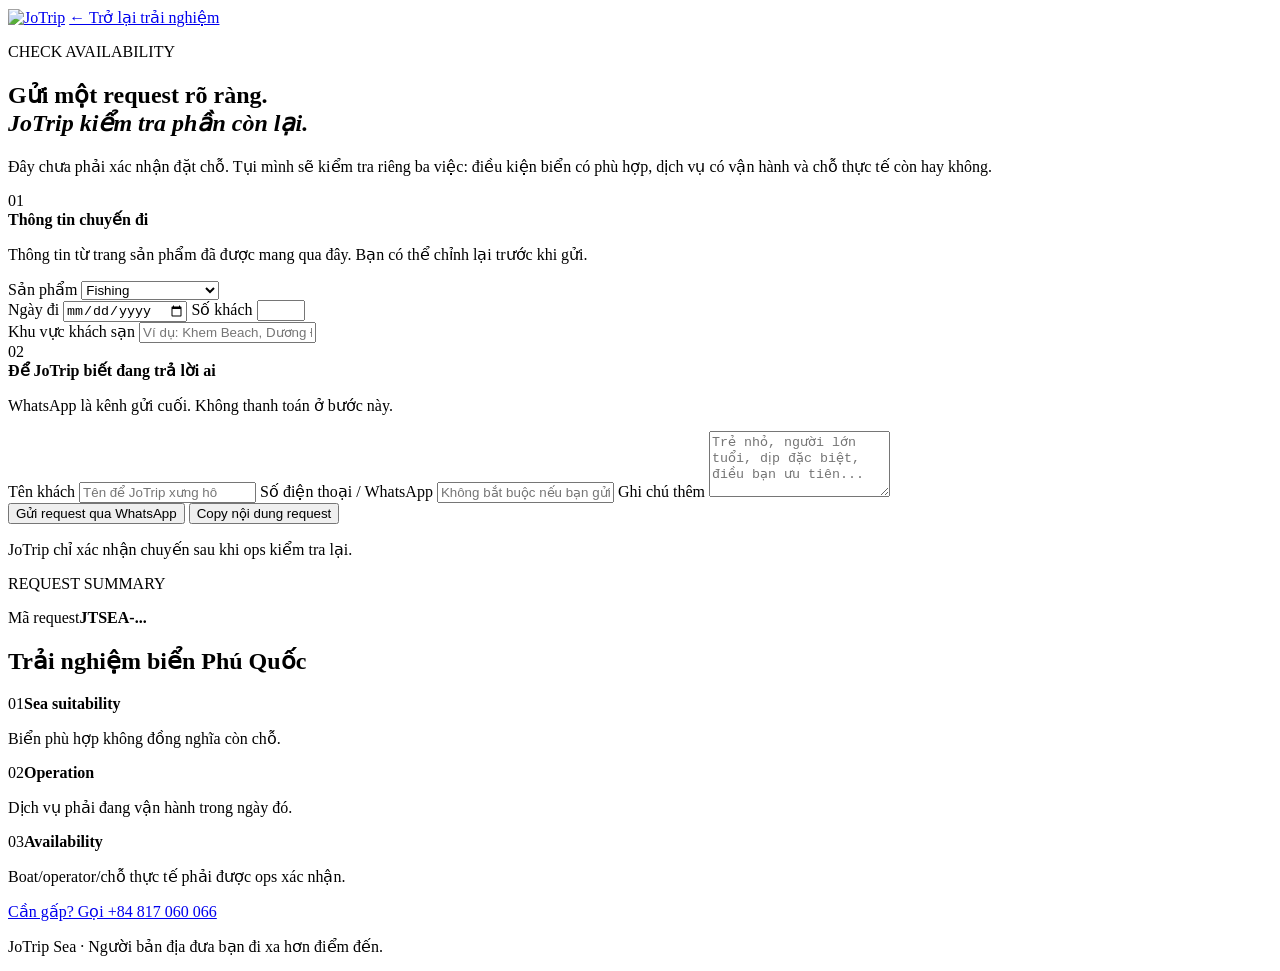
==== booking/index.html @ 0f0b952d "Add unified booking request route" ====
<!doctype html>
<html lang="vi">
<head>
  <meta charset="utf-8">
  <meta name="viewport" content="width=device-width,initial-scale=1,viewport-fit=cover">
  <meta name="description" content="Gửi yêu cầu kiểm tra lịch trải nghiệm biển Phú Quốc cùng JoTrip. JoTrip kiểm tra điều kiện biển, vận hành và availability trước khi xác nhận.">
  <title>Check Availability - JoTrip Sea</title>
  <link rel="preconnect" href="https://fonts.googleapis.com">
  <link rel="preconnect" href="https://fonts.gstatic.com" crossorigin>
  <link href="https://fonts.googleapis.com/css2?family=Be+Vietnam+Pro:wght@400;500;600;700;800&family=Newsreader:ital,opsz,wght@1,6..72,500&display=swap" rel="stylesheet">
  <link rel="stylesheet" href="/assets/booking.css">
</head>
<body>
<header class="request-header">
  <a class="brand" href="/" aria-label="JoTrip Sea home"><img src="https://drive.google.com/thumbnail?id=1aE5Ywq2taDkSDppjFFXPFNqDOqF47ond&sz=w500" alt="JoTrip"></a>
  <a class="back-link" href="/#experiences">← Trở lại trải nghiệm</a>
</header>

<main class="request-shell">
  <section class="request-intro">
    <p class="eyebrow">CHECK AVAILABILITY</p>
    <h1>Gửi một request rõ ràng.<br><em>JoTrip kiểm tra phần còn lại.</em></h1>
    <p class="intro-copy">Đây chưa phải xác nhận đặt chỗ. Tụi mình sẽ kiểm tra riêng ba việc: điều kiện biển có phù hợp, dịch vụ có vận hành và chỗ thực tế còn hay không.</p>
  </section>

  <section class="request-grid">
    <form class="request-form" data-request-form>
      <div class="form-head">
        <span class="step">01</span>
        <div><strong>Thông tin chuyến đi</strong><p>Thông tin từ trang sản phẩm đã được mang qua đây. Bạn có thể chỉnh lại trước khi gửi.</p></div>
      </div>

      <label>Sản phẩm
        <select name="service" required data-service-select>
          <option value="fishing">Fishing</option>
          <option value="snorkeling">Snorkeling</option>
          <option value="scuba-diving">Scuba Diving</option>
          <option value="private-cano">Private Cano</option>
          <option value="island-trips">Island Trips</option>
          <option value="yacht-charter">Yacht Charter</option>
          <option value="sunset">Sunset at Sea</option>
          <option value="squid-fishing">Night Squid Fishing</option>
        </select>
      </label>

      <div class="two-col">
        <label>Ngày đi
          <input type="date" name="date" required>
        </label>
        <label>Số khách
          <input type="number" name="pax" min="1" max="99" inputmode="numeric" required>
        </label>
      </div>

      <label>Khu vực khách sạn
        <input type="text" name="area" autocomplete="address-level2" placeholder="Ví dụ: Khem Beach, Dương Đông...">
      </label>

      <div class="carried-details" data-carried-details hidden>
        <span class="detail-label">Lựa chọn đã mang từ trang trước</span>
        <div class="detail-chips" data-detail-chips></div>
      </div>

      <div class="form-divider"></div>

      <div class="form-head compact">
        <span class="step">02</span>
        <div><strong>Để JoTrip biết đang trả lời ai</strong><p>WhatsApp là kênh gửi cuối. Không thanh toán ở bước này.</p></div>
      </div>

      <label>Tên khách
        <input type="text" name="customer_name" autocomplete="name" required placeholder="Tên để JoTrip xưng hô">
      </label>

      <label>Số điện thoại / WhatsApp
        <input type="tel" name="contact" autocomplete="tel" placeholder="Không bắt buộc nếu bạn gửi từ WhatsApp của mình">
      </label>

      <label>Ghi chú thêm
        <textarea name="notes" rows="4" placeholder="Trẻ nhỏ, người lớn tuổi, dịp đặc biệt, điều bạn ưu tiên..."></textarea>
      </label>

      <div class="request-actions">
        <button class="send-button" type="submit">Gửi request qua WhatsApp</button>
        <button class="copy-button" type="button" data-copy-request>Copy nội dung request</button>
      </div>
      <p class="send-note" data-send-note>JoTrip chỉ xác nhận chuyến sau khi ops kiểm tra lại.</p>
    </form>

    <aside class="request-summary">
      <div class="summary-sticky">
        <p class="eyebrow dark">REQUEST SUMMARY</p>
        <div class="request-code"><span>Mã request</span><strong data-request-code>JTSEA-...</strong></div>
        <h2 data-summary-title>Trải nghiệm biển Phú Quốc</h2>
        <dl data-summary-list></dl>

        <div class="truth-checks">
          <div><span>01</span><strong>Sea suitability</strong><p>Biển phù hợp không đồng nghĩa còn chỗ.</p></div>
          <div><span>02</span><strong>Operation</strong><p>Dịch vụ phải đang vận hành trong ngày đó.</p></div>
          <div><span>03</span><strong>Availability</strong><p>Boat/operator/chỗ thực tế phải được ops xác nhận.</p></div>
        </div>

        <a class="phone-link" href="tel:+84817060066">Cần gấp? Gọi +84 817 060 066</a>
      </div>
    </aside>
  </section>
</main>

<footer class="request-footer">
  <p>JoTrip Sea · Người bản địa đưa bạn đi xa hơn điểm đến.</p>
</footer>
<script src="/assets/booking.js" defer></script>
</body>
</html>
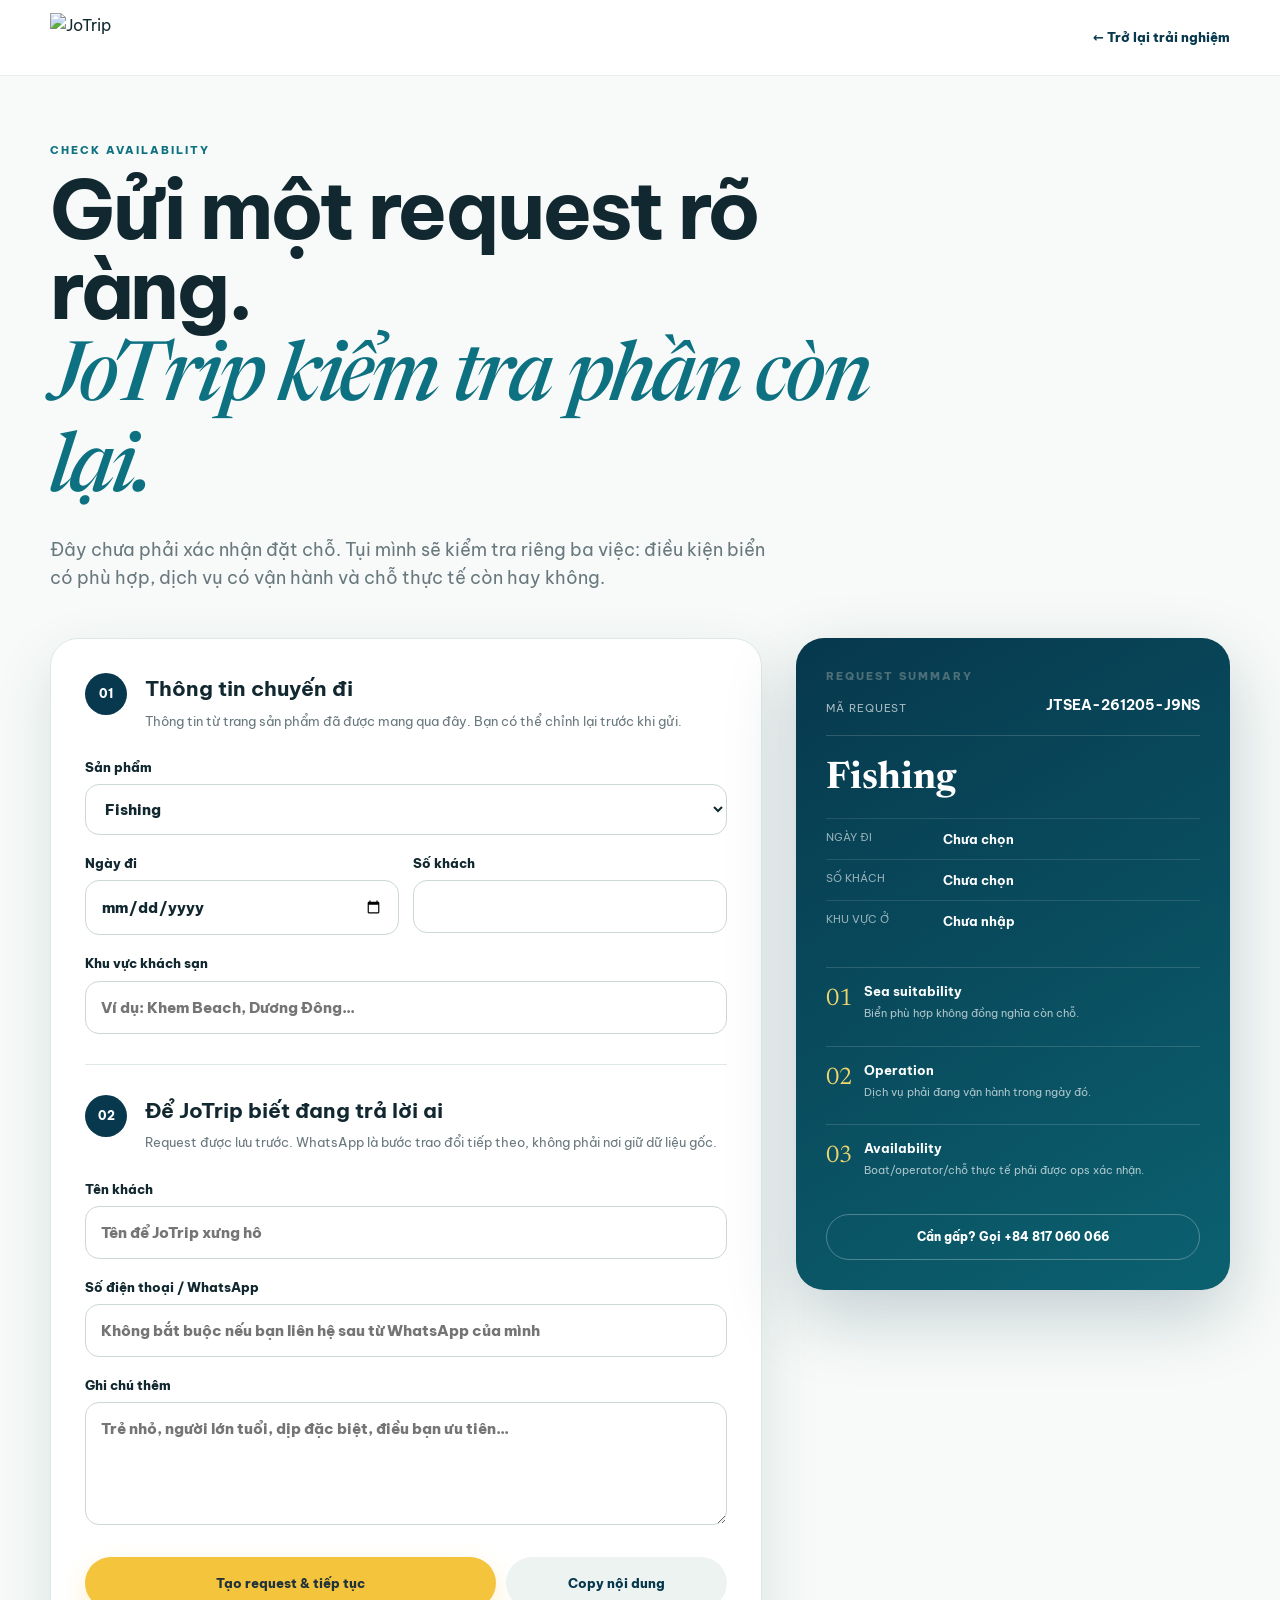
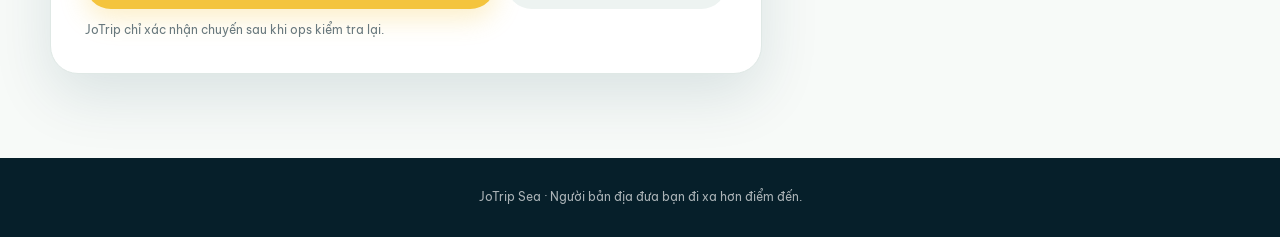
==== commit 9cb30369: "Connect booking UI to canonical request flow" ====
--- a/booking/index.html
+++ b/booking/index.html
@@ -48,7 +48,7 @@
           <input type="date" name="date" required>
         </label>
         <label>Số khách
-          <input type="number" name="pax" min="1" max="99" inputmode="numeric" required>
+          <input type="number" name="pax" min="1" max="40" inputmode="numeric" required>
         </label>
       </div>
 
@@ -65,32 +65,33 @@
 
       <div class="form-head compact">
         <span class="step">02</span>
-        <div><strong>Để JoTrip biết đang trả lời ai</strong><p>WhatsApp là kênh gửi cuối. Không thanh toán ở bước này.</p></div>
+        <div><strong>Để JoTrip biết đang trả lời ai</strong><p>Request được lưu trước. WhatsApp là bước trao đổi tiếp theo, không phải nơi giữ dữ liệu gốc.</p></div>
       </div>
 
       <label>Tên khách
-        <input type="text" name="customer_name" autocomplete="name" required placeholder="Tên để JoTrip xưng hô">
+        <input type="text" name="customer_name" autocomplete="name" maxlength="100" required placeholder="Tên để JoTrip xưng hô">
       </label>
 
       <label>Số điện thoại / WhatsApp
-        <input type="tel" name="contact" autocomplete="tel" placeholder="Không bắt buộc nếu bạn gửi từ WhatsApp của mình">
+        <input type="tel" name="contact" autocomplete="tel" maxlength="120" placeholder="Không bắt buộc nếu bạn liên hệ sau từ WhatsApp của mình">
       </label>
 
       <label>Ghi chú thêm
-        <textarea name="notes" rows="4" placeholder="Trẻ nhỏ, người lớn tuổi, dịp đặc biệt, điều bạn ưu tiên..."></textarea>
+        <textarea name="notes" rows="4" maxlength="1500" placeholder="Trẻ nhỏ, người lớn tuổi, dịp đặc biệt, điều bạn ưu tiên..."></textarea>
       </label>
 
       <div class="request-actions">
-        <button class="send-button" type="submit">Gửi request qua WhatsApp</button>
-        <button class="copy-button" type="button" data-copy-request>Copy nội dung request</button>
+        <button class="send-button" type="submit" data-submit-request>Tạo request & tiếp tục</button>
+        <button class="copy-button" type="button" data-copy-request>Copy nội dung</button>
       </div>
-      <p class="send-note" data-send-note>JoTrip chỉ xác nhận chuyến sau khi ops kiểm tra lại.</p>
+      <a class="fallback-button" data-fallback-whatsapp href="#" hidden>API chưa nhận được - gửi thủ công qua WhatsApp</a>
+      <p class="send-note" data-send-note role="status" aria-live="polite">JoTrip chỉ xác nhận chuyến sau khi ops kiểm tra lại.</p>
     </form>
 
     <aside class="request-summary">
       <div class="summary-sticky">
         <p class="eyebrow dark">REQUEST SUMMARY</p>
-        <div class="request-code"><span>Mã request</span><strong data-request-code>JTSEA-...</strong></div>
+        <div class="request-code"><span>Mã request</span><strong data-request-code>JoTrip cấp khi gửi</strong></div>
         <h2 data-summary-title>Trải nghiệm biển Phú Quốc</h2>
         <dl data-summary-list></dl>
 
@@ -109,6 +110,7 @@
 <footer class="request-footer">
   <p>JoTrip Sea · Người bản địa đưa bạn đi xa hơn điểm đến.</p>
 </footer>
+<script src="/assets/sea-api.js" defer></script>
 <script src="/assets/booking.js" defer></script>
 </body>
 </html>
--- a/assets/booking.css
+++ b/assets/booking.css
@@ -0,0 +1 @@
+:root{--ink:#122830;--muted:#68787d;--deep:#07384d;--sea:#0d7182;--aqua:#e8f5f4;--sand:#f4efe6;--line:#dfe8e5;--yellow:#f4c43d;--white:#fff;--max:1180px;--shadow:0 22px 60px rgba(7,56,77,.12)}*{box-sizing:border-box}html{scroll-behavior:smooth}body{margin:0;background:#f7faf8;color:var(--ink);font-family:"Be Vietnam Pro",system-ui,-apple-system,BlinkMacSystemFont,"Segoe UI",sans-serif;line-height:1.55}a{color:inherit;text-decoration:none}img{display:block;max-width:100%}.request-header{height:76px;display:flex;align-items:center;justify-content:space-between;gap:24px;padding:0 max(20px,calc((100vw - var(--max))/2));background:rgba(255,255,255,.94);backdrop-filter:blur(14px);border-bottom:1px solid rgba(18,40,48,.08);position:sticky;top:0;z-index:20}.brand img{width:145px;height:50px;object-fit:contain}.back-link{font-size:13px;font-weight:800;color:var(--deep)}.request-shell{width:min(var(--max),calc(100% - 40px));margin:0 auto;padding:66px 0 84px}.request-intro{max-width:850px;margin-bottom:46px}.eyebrow{margin:0 0 10px;font-size:11px;font-weight:800;letter-spacing:.18em;text-transform:uppercase;color:var(--sea)}.eyebrow.dark{color:#4d6f77}.request-intro h1{margin:0;font-size:clamp(44px,6.5vw,82px);line-height:.98;letter-spacing:-.04em}.request-intro h1 em{font-family:"Newsreader",Georgia,serif;font-weight:500;color:var(--sea)}.intro-copy{max-width:740px;margin:24px 0 0;color:var(--muted);font-size:18px}.request-grid{display:grid;grid-template-columns:minmax(0,1.15fr) minmax(320px,.7fr);gap:34px;align-items:start}.request-form{background:#fff;border:1px solid var(--line);border-radius:28px;padding:34px;box-shadow:var(--shadow)}.form-head{display:grid;grid-template-columns:46px 1fr;gap:14px;align-items:start;margin-bottom:26px}.form-head.compact{margin-top:2px}.form-head .step{display:grid;place-items:center;width:42px;height:42px;border-radius:50%;background:var(--deep);color:#fff;font-size:12px;font-weight:800}.form-head strong{display:block;font-size:21px}.form-head p{margin:5px 0 0;color:var(--muted);font-size:13px}.request-form label{display:block;margin:0 0 18px;font-size:13px;font-weight:800}.request-form input,.request-form select,.request-form textarea{width:100%;margin-top:7px;border:1px solid #cbd8d4;border-radius:14px;background:#fff;color:var(--ink);font:inherit;font-size:15px;padding:14px 15px;outline:none;transition:border .2s,box-shadow .2s}.request-form textarea{resize:vertical;min-height:112px}.request-form input:focus,.request-form select:focus,.request-form textarea:focus{border-color:#7eb6b8;box-shadow:0 0 0 4px rgba(13,113,130,.08)}.two-col{display:grid;grid-template-columns:1fr 1fr;gap:14px}.carried-details{padding:17px;margin:2px 0 22px;border-radius:18px;background:var(--aqua)}.detail-label{display:block;margin-bottom:10px;color:#557279;font-size:11px;font-weight:800;text-transform:uppercase;letter-spacing:.08em}.detail-chips{display:flex;flex-wrap:wrap;gap:8px}.detail-chips span{padding:7px 10px;border-radius:999px;background:#fff;border:1px solid #cde1df;font-size:12px;font-weight:700}.form-divider{height:1px;background:var(--line);margin:30px 0}.request-actions{display:grid;grid-template-columns:1.3fr .7fr;gap:10px;margin-top:26px}.send-button,.copy-button{min-height:52px;border-radius:999px;border:0;font:inherit;font-size:13px;font-weight:800;cursor:pointer}.send-button{background:var(--yellow);color:#21333a;box-shadow:0 10px 26px rgba(244,196,61,.28)}.copy-button{background:#edf3f1;color:var(--deep)}.send-note{margin:12px 0 0;color:var(--muted);font-size:12px}.request-summary{min-width:0}.summary-sticky{position:sticky;top:100px;background:linear-gradient(150deg,#07384d,#0b6170);color:#fff;border-radius:28px;padding:30px;box-shadow:0 26px 70px rgba(7,56,77,.22)}.request-code{display:flex;align-items:end;justify-content:space-between;gap:18px;padding-bottom:18px;border-bottom:1px solid rgba(255,255,255,.16)}.request-code span{font-size:11px;text-transform:uppercase;letter-spacing:.08em;color:rgba(255,255,255,.65)}.request-code strong{font-size:14px}.request-summary h2{font-family:"Newsreader",Georgia,serif;font-size:38px;line-height:1.05;margin:24px 0 18px}.request-summary dl{margin:0}.request-summary dl div{display:grid;grid-template-columns:105px 1fr;gap:12px;padding:10px 0;border-top:1px solid rgba(255,255,255,.11)}.request-summary dt{font-size:11px;color:rgba(255,255,255,.58);text-transform:uppercase}.request-summary dd{margin:0;font-size:13px;font-weight:700}.truth-checks{display:grid;gap:10px;margin-top:26px}.truth-checks>div{display:grid;grid-template-columns:28px 1fr;gap:2px 10px;padding:13px 0;border-top:1px solid rgba(255,255,255,.14)}.truth-checks span{grid-row:1/3;color:#efd56d;font-family:"Newsreader",Georgia,serif;font-size:24px}.truth-checks strong{font-size:13px}.truth-checks p{margin:2px 0 0;color:rgba(255,255,255,.67);font-size:11px}.phone-link{display:flex;justify-content:center;align-items:center;min-height:46px;margin-top:22px;border-radius:999px;border:1px solid rgba(255,255,255,.28);font-size:12px;font-weight:800}.request-footer{padding:30px 20px;text-align:center;background:#061f2a;color:rgba(255,255,255,.66);font-size:12px}.request-footer p{margin:0}@media(max-width:900px){.request-shell{width:min(100% - 24px,var(--max));padding:38px 0 64px}.request-header{height:68px;padding:0 14px}.brand img{width:126px;height:44px}.back-link{font-size:11px}.request-intro{margin-bottom:28px}.request-intro h1{font-size:46px}.intro-copy{font-size:15px}.request-grid{grid-template-columns:1fr}.request-form{padding:22px;border-radius:22px}.summary-sticky{position:static}.request-summary{order:-1}.request-summary h2{font-size:32px}.truth-checks{display:none}}@media(max-width:560px){.request-intro h1{font-size:39px}.two-col,.request-actions{grid-template-columns:1fr}.request-form{padding:18px}.request-summary dl div{grid-template-columns:88px 1fr}.summary-sticky{padding:22px}.form-head strong{font-size:18px}}
